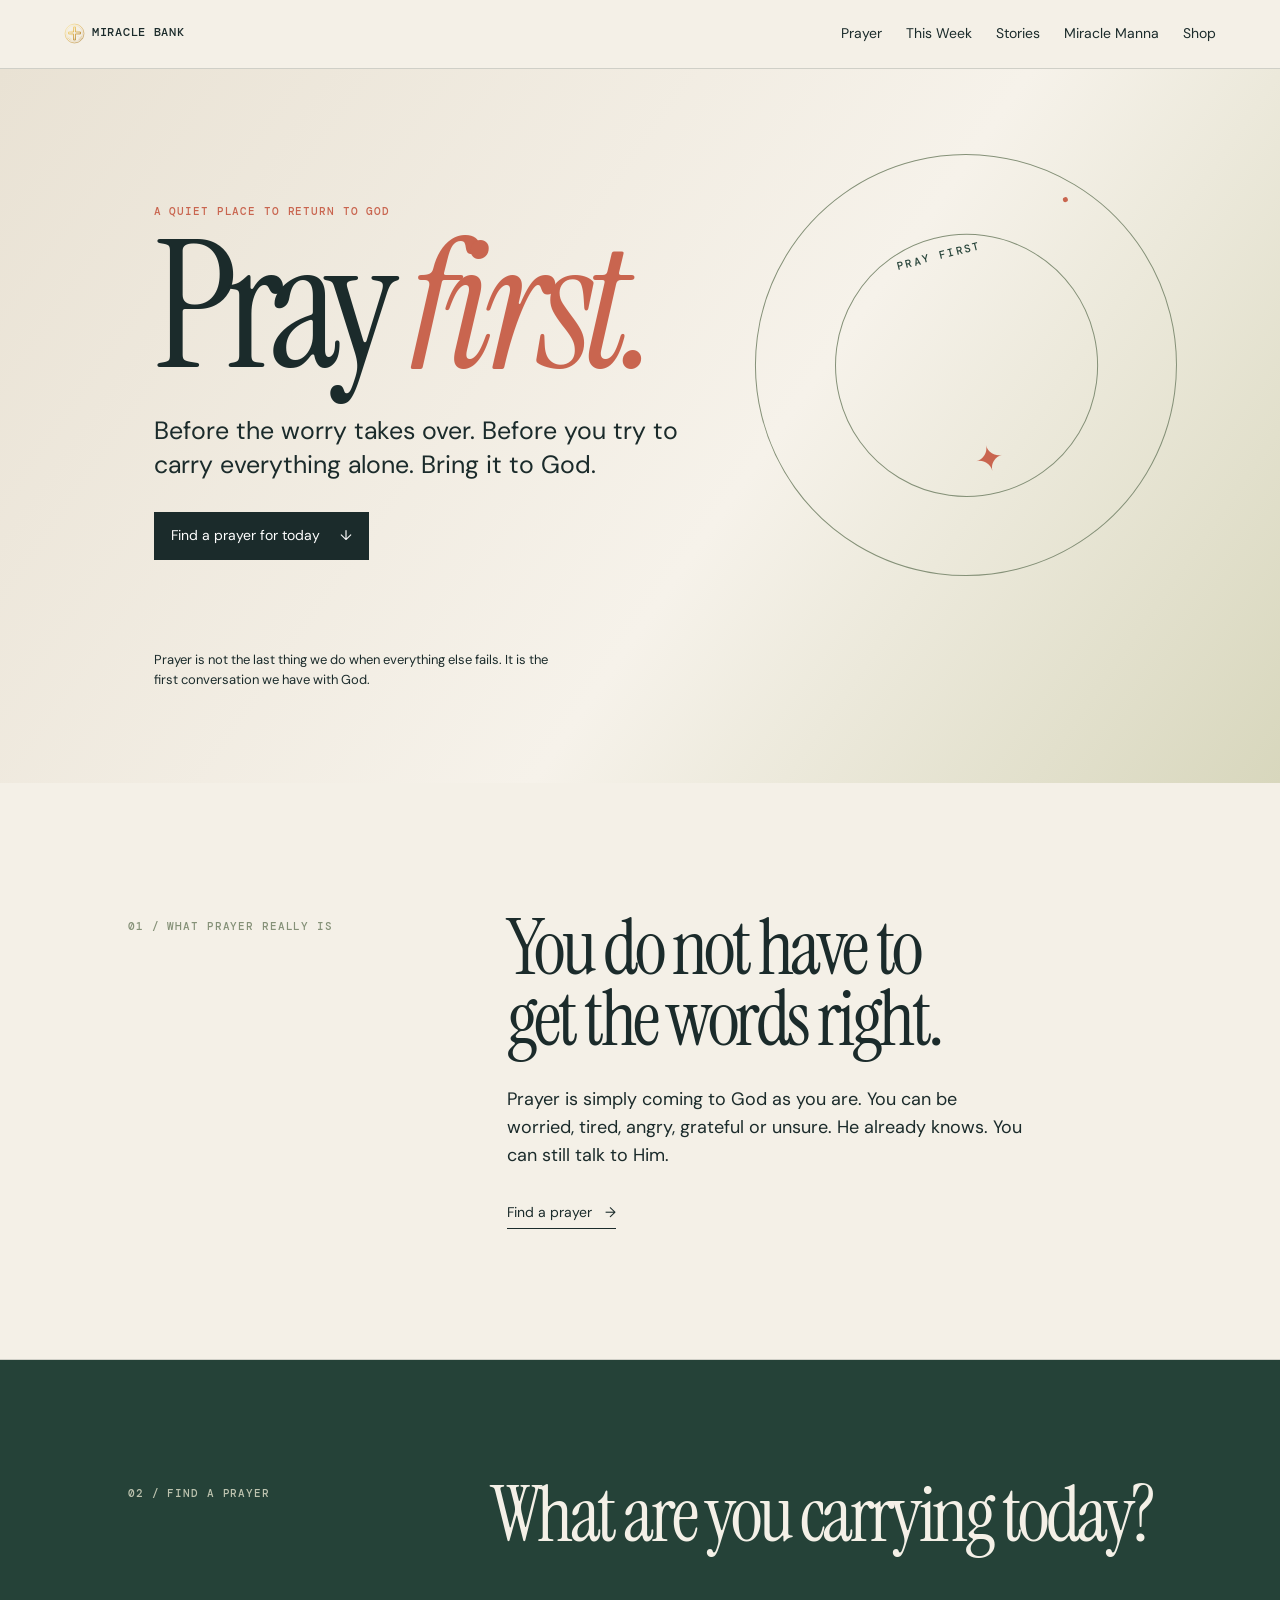
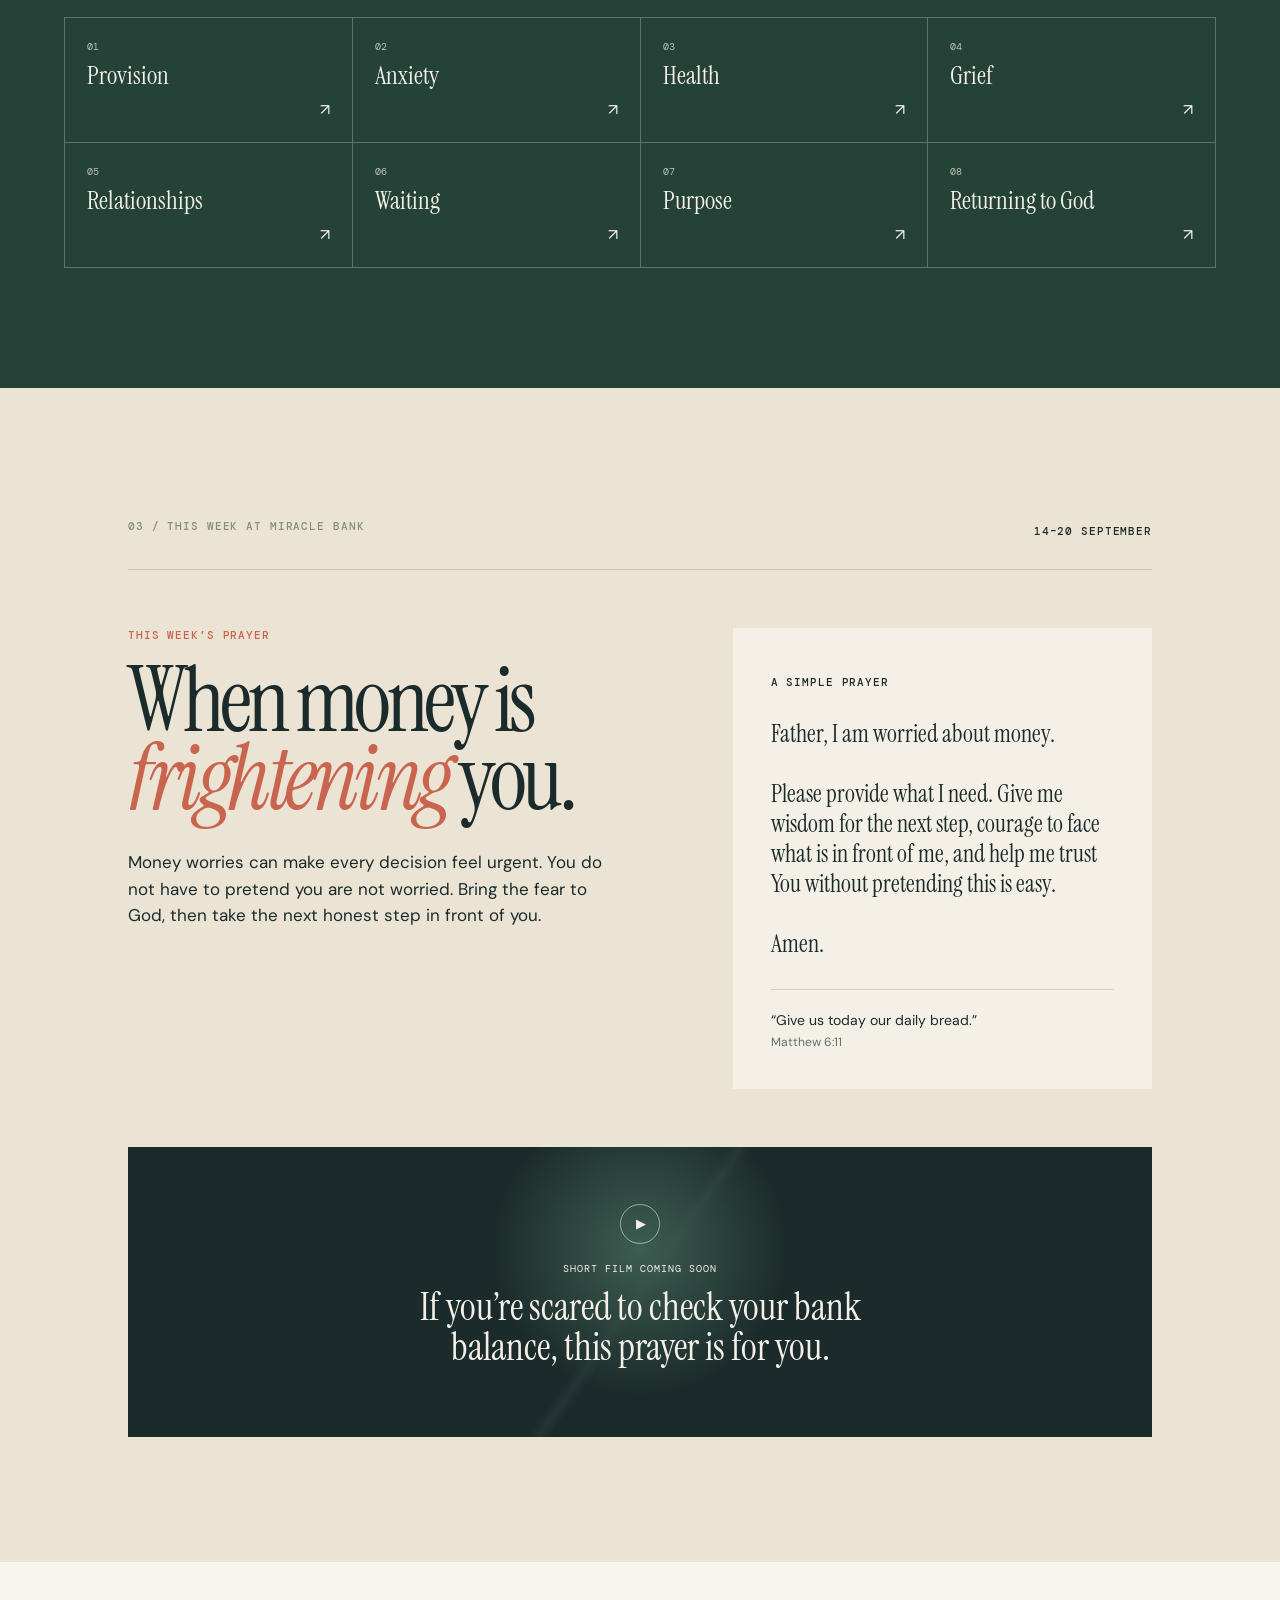
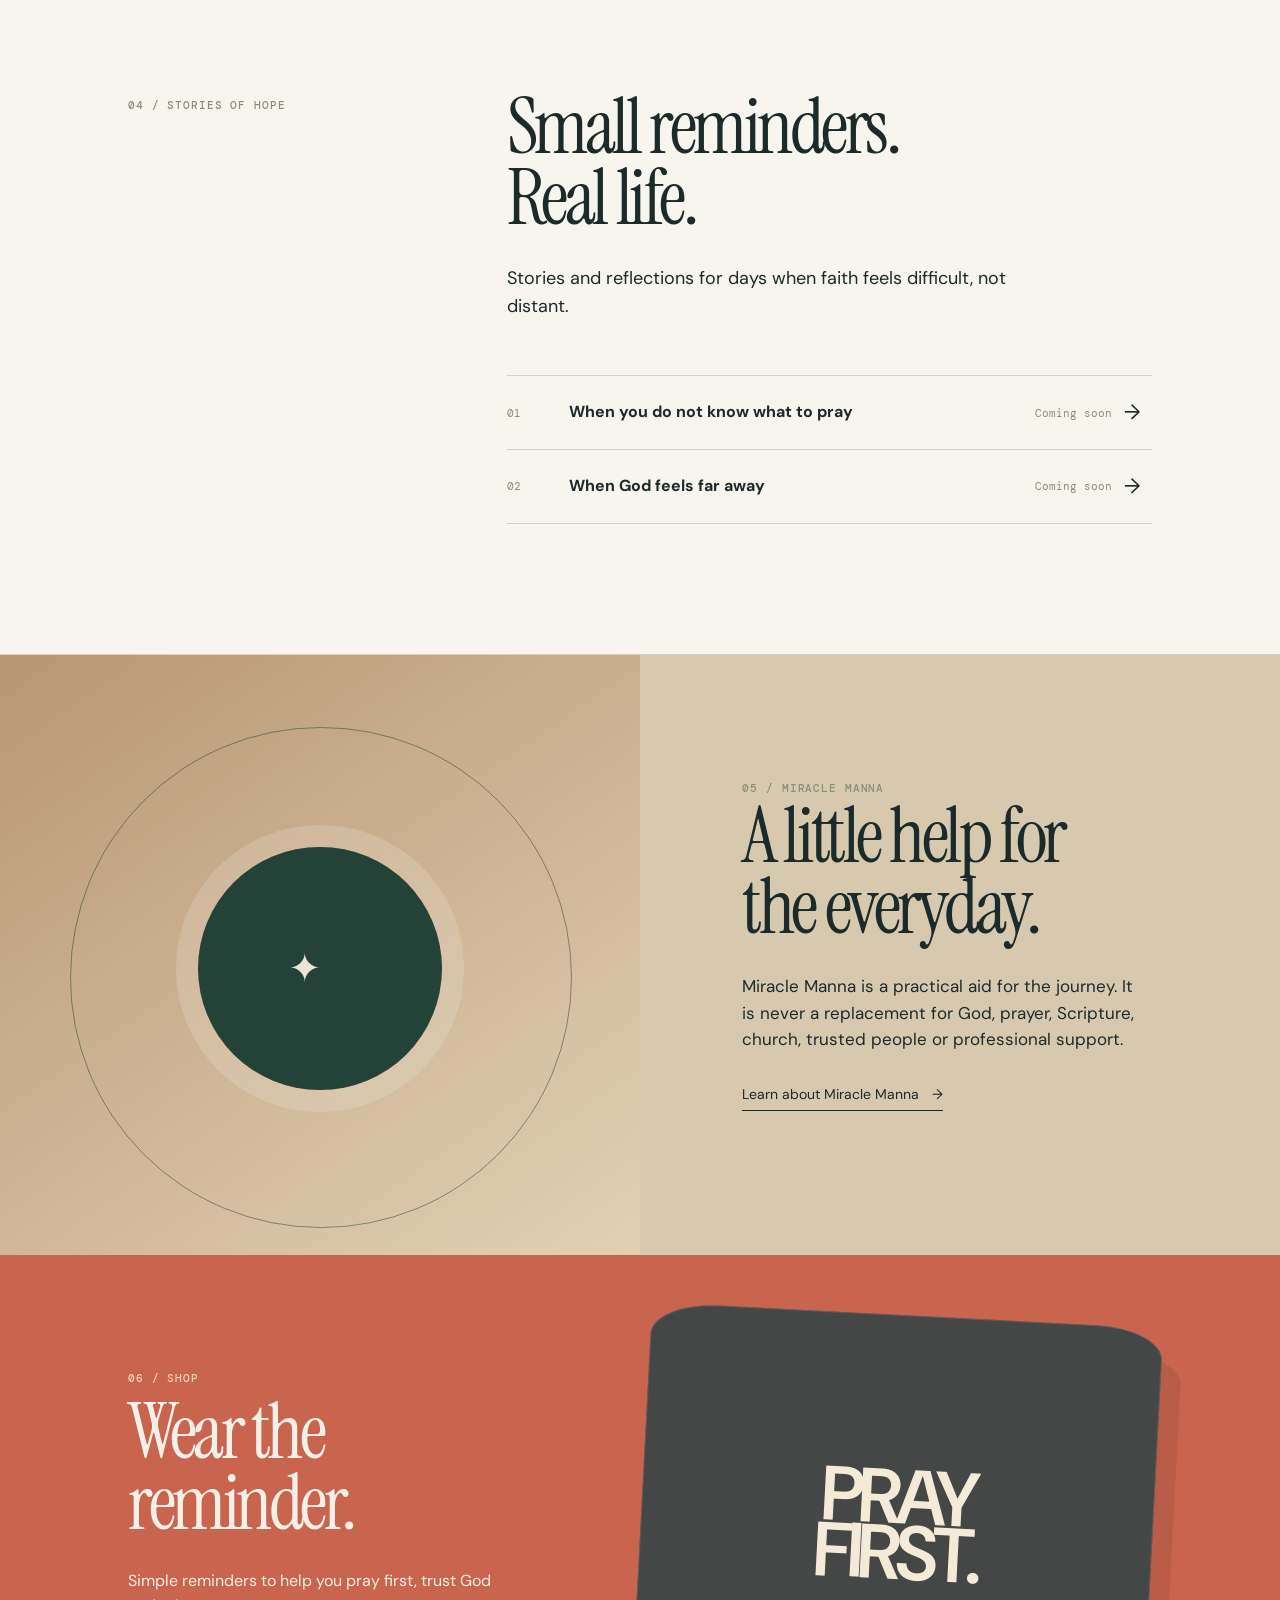
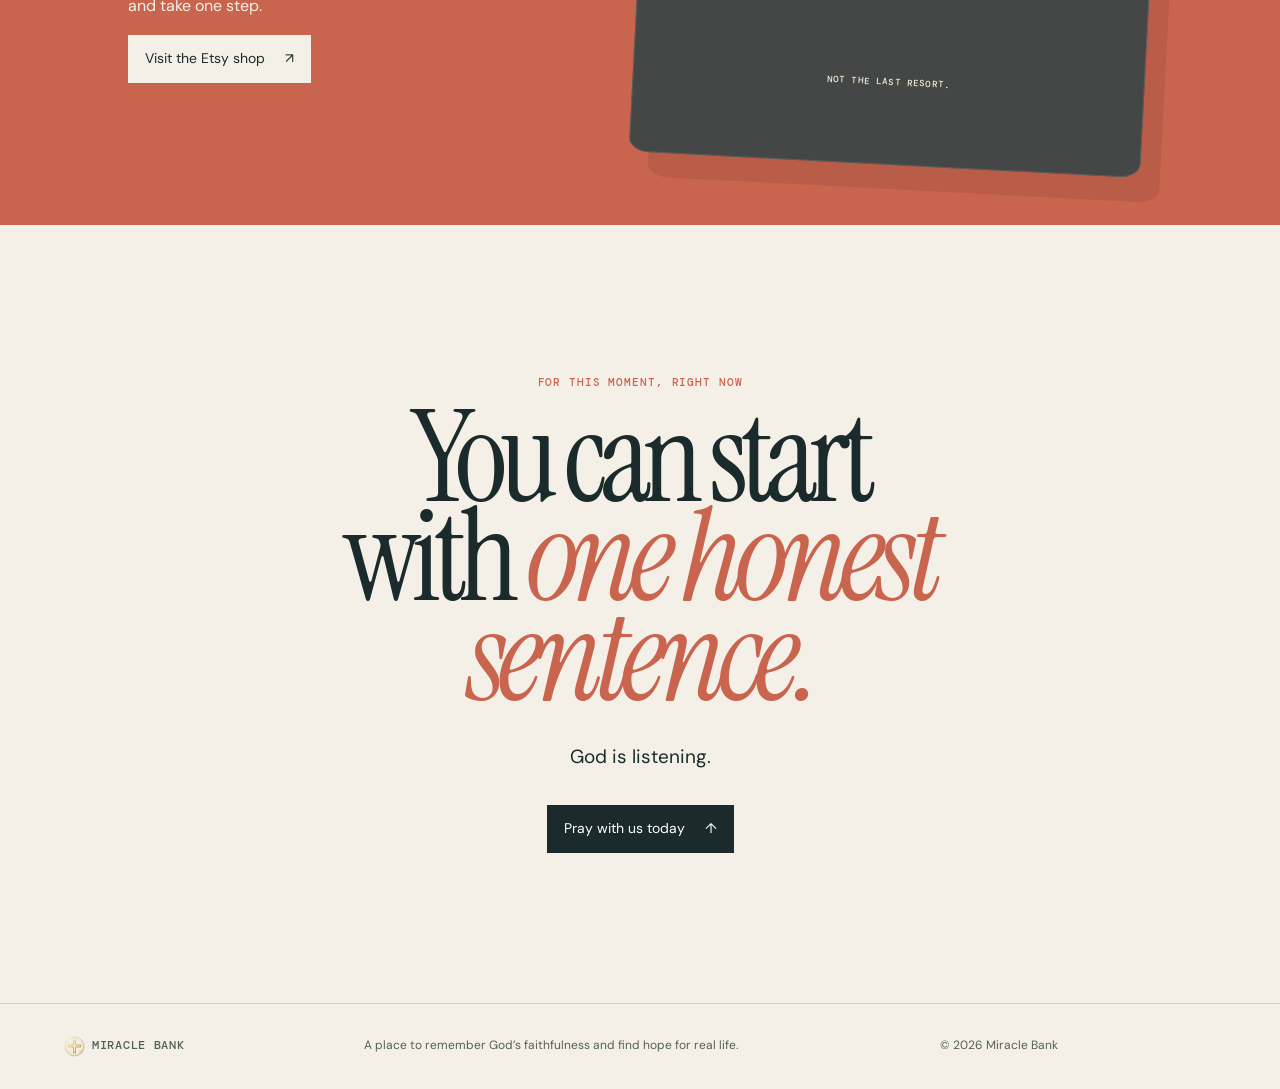
==== public/index.html @ 51b928f9 "Update social metadata to faithful step" ====
<!doctype html>
<html lang="en">
  <head>
    <meta charset="UTF-8" />
    <meta name="viewport" content="width=device-width, initial-scale=1.0" />
    <meta name="description" content="A quiet place to return to God, pray honestly and hold on to hope." />
    <meta property="og:type" content="website" />
    <meta property="og:site_name" content="Miracle Bank" />
    <meta property="og:title" content="Miracle Bank | Pray first. Trust God. Take one faithful step." />
    <meta property="og:description" content="A quiet place to return to God, pray honestly and hold on to hope." />
    <meta property="og:url" content="https://miracle-bank.raymond-935.workers.dev/" />
    <meta property="og:image" content="https://miracle-bank.raymond-935.workers.dev/miracle-bank-share.png" />
    <meta property="og:image:secure_url" content="https://miracle-bank.raymond-935.workers.dev/miracle-bank-share.png" />
    <meta property="og:image:type" content="image/png" />
    <meta property="og:image:width" content="1200" />
    <meta property="og:image:height" content="630" />
    <meta name="twitter:card" content="summary_large_image" />
    <meta name="twitter:title" content="Miracle Bank | Pray first. Trust God. Take one faithful step." />
    <meta name="twitter:description" content="A quiet place to return to God, pray honestly and hold on to hope." />
    <meta name="twitter:image" content="https://miracle-bank.raymond-935.workers.dev/miracle-bank-share.png" />
    <title>Miracle Bank | Pray first.</title>
    <link rel="preconnect" href="https://fonts.googleapis.com" />
    <link rel="preconnect" href="https://fonts.gstatic.com" crossorigin />
    <link href="https://fonts.googleapis.com/css2?family=DM+Mono:wght@400;500&family=DM+Sans:wght@400;500;600&family=Instrument+Serif:ital@0;1&display=swap" rel="stylesheet" />
    <link rel="icon" href="favicon.svg" type="image/png" />
    <link rel="stylesheet" href="styles.css" />
    <style>.brand-emblem{width:21px;height:21px;vertical-align:middle;margin-right:7px}.brand-mark{display:none}</style>
  </head>
  <body>
    <header class="site-header">
      <a class="brand" href="#home" aria-label="Miracle Bank home"><img class="brand-emblem" src="miracle-bank-emblem.svg" alt="" />MIRACLE BANK</a>
      <button class="menu-button" aria-expanded="false" aria-controls="main-nav">Menu</button>
      <nav id="main-nav" aria-label="Main navigation">
        <a href="#prayer">Prayer</a><a href="#this-week">This Week</a><a href="#stories">Stories</a><a href="#manna">Miracle Manna</a><a href="#shop">Shop</a>
      </nav>
    </header>

    <main>
      <section id="home" class="hero">
        <p class="eyebrow">A quiet place to return to God</p>
        <h1>Pray <em>first.</em></h1>
        <p class="hero-copy">Before the worry takes over. Before you try to carry everything alone. Bring it to God.</p>
        <a class="button button-dark" href="#this-week">Find a prayer for today <span>↓</span></a>
        <p class="hero-note">Prayer is not the last thing we do when everything else fails. It is the first conversation we have with God.</p>
        <div class="hero-orbit" aria-hidden="true"><span>PRAY FIRST</span><i></i><b>✦</b></div>
      </section>

      <section id="prayer" class="intro split-section">
        <p class="section-label">01 / WHAT PRAYER REALLY IS</p>
        <div><h2>You do not have to<br />get the words right.</h2><p>Prayer is simply coming to God as you are. You can be worried, tired, angry, grateful or unsure. He already knows. You can still talk to Him.</p><a class="text-link" href="#find-prayer">Find a prayer <span>→</span></a></div>
      </section>

      <section id="find-prayer" class="prayer-finder">
        <div class="section-heading"><p class="section-label">02 / FIND A PRAYER</p><h2>What are you carrying today?</h2></div>
        <div class="theme-grid">
          <a href="#this-week"><span>01</span> Provision <b>↗</b></a><a href="#this-week"><span>02</span> Anxiety <b>↗</b></a><a href="#this-week"><span>03</span> Health <b>↗</b></a><a href="#this-week"><span>04</span> Grief <b>↗</b></a><a href="#this-week"><span>05</span> Relationships <b>↗</b></a><a href="#this-week"><span>06</span> Waiting <b>↗</b></a><a href="#this-week"><span>07</span> Purpose <b>↗</b></a><a href="#this-week"><span>08</span> Returning to God <b>↗</b></a>
        </div>
      </section>

      <section id="this-week" class="weekly">
        <div class="weekly-top"><p class="section-label">03 / THIS WEEK AT MIRACLE BANK</p><p class="week-date">14–20 SEPTEMBER</p></div>
        <div class="weekly-grid"><div><p class="eyebrow">This week’s prayer</p><h2>When money is<br /><em>frightening</em> you.</h2><p class="reflection">Money worries can make every decision feel urgent. You do not have to pretend you are not worried. Bring the fear to God, then take the next honest step in front of you.</p></div>
          <article class="prayer-card"><p class="card-label">A simple prayer</p><blockquote>Father, I am worried about money.<br><br>Please provide what I need. Give me wisdom for the next step, courage to face what is in front of me, and help me trust You without pretending this is easy.<br><br>Amen.</blockquote><p class="scripture">“Give us today our daily bread.”<br><span>Matthew 6:11</span></p></article>
        </div>
        <div class="video-placeholder"><div><span class="play">▶</span><p>SHORT FILM COMING SOON</p><h3>If you’re scared to check your bank balance, this prayer is for you.</h3></div></div>
      </section>

      <section id="stories" class="stories split-section"><p class="section-label">04 / STORIES OF HOPE</p><div><h2>Small reminders.<br />Real life.</h2><p>Stories and reflections for days when faith feels difficult, not distant.</p><div class="story-list"><a href="#stories"><span>01</span><strong>When you do not know what to pray</strong><i>Coming soon</i><b>→</b></a><a href="#stories"><span>02</span><strong>When God feels far away</strong><i>Coming soon</i><b>→</b></a></div></div></section>

      <section id="manna" class="manna"><div class="manna-illustration" aria-hidden="true"><span>✦</span><i></i></div><div><p class="section-label">05 / MIRACLE MANNA</p><h2>A little help for<br />the everyday.</h2><p>Miracle Manna is a practical aid for the journey. It is never a replacement for God, prayer, Scripture, church, trusted people or professional support.</p><a class="text-link" href="#manna">Learn about Miracle Manna <span>→</span></a></div></section>

      <section id="shop" class="shop"><div><p class="section-label">06 / SHOP</p><h2>Wear the reminder.</h2><p>Simple reminders to help you pray first, trust God and take one step.</p><a class="button button-light" href="https://www.etsy.com/shop/MiracleBank" target="_blank" rel="noopener">Visit the Etsy shop <span>↗</span></a></div><div class="shirt" role="img" aria-label="Dark grey T-shirt with warm ivory text Pray First Not The Last Resort"><p>PRAY<br />FIRST.</p><small>NOT THE LAST RESORT.</small></div></section>

      <section class="closing"><p class="eyebrow">For this moment, right now</p><h2>You can start<br />with <em>one honest sentence.</em></h2><p>God is listening.</p><a class="button button-dark" href="#this-week">Pray with us today <span>↑</span></a></section>
    </main>
    <footer><a class="brand" href="#home"><img class="brand-emblem" src="miracle-bank-emblem.svg" alt="" />MIRACLE BANK</a><p>A place to remember God’s faithfulness and find hope for real life.</p><p>© 2026 Miracle Bank</p></footer>
    <script src="script.js"></script>
  </body>
</html>
---- public/styles.css ----
:root{--ink:#1b2b2b;--forest:#254238;--moss:#859178;--paper:#f4f0e7;--cream:#ebe3d3;--sand:#d7c9ae;--coral:#c9654f;--line:rgba(27,43,43,.17)}*{box-sizing:border-box}html{scroll-behavior:smooth}body{margin:0;background:var(--paper);color:var(--ink);font:16px/1.55 "DM Sans",sans-serif}a{color:inherit;text-decoration:none}.site-header{display:flex;align-items:center;justify-content:space-between;padding:23px 5vw;border-bottom:1px solid var(--line);position:relative;z-index:2}.brand{font:500 12px "DM Mono",monospace;letter-spacing:.06em}.brand-mark{color:var(--coral);font-size:17px;vertical-align:-1px;margin-right:4px}nav{display:flex;gap:24px;font-size:14px}nav a:hover,.text-link:hover{color:var(--coral)}.menu-button{display:none;background:none;border:0;font:500 12px "DM Mono";text-transform:uppercase}.hero{min-height:700px;padding:15vh 12vw 80px;position:relative;overflow:hidden;background:linear-gradient(125deg,#e9e2d4 0%,#f6f2ea 58%,#d8d7bd 100%)}.eyebrow,.section-label,.card-label,.week-date{font:500 11px "DM Mono",monospace;letter-spacing:.08em;text-transform:uppercase}.eyebrow{color:var(--coral);margin:0 0 19px}.hero h1,.closing h2{font:normal clamp(82px,14vw,186px)/.78 "Instrument Serif",serif;letter-spacing:-.06em;margin:0;position:relative;z-index:1}.hero h1 em,.weekly h2 em,.closing h2 em{font-style:italic;color:var(--coral)}.hero-copy{font-size:clamp(18px,2vw,25px);line-height:1.35;max-width:530px;margin:38px 0 30px;position:relative;z-index:1}.button{display:inline-flex;gap:20px;align-items:center;padding:13px 17px;font-size:14px;transition:transform .2s}.button:hover{transform:translateY(-2px)}.button-dark{background:var(--ink);color:white}.button-light{background:var(--paper);color:var(--ink)}.hero-note{font-size:13px;max-width:400px;margin-top:90px;position:relative;z-index:1}.hero-orbit{position:absolute;right:8vw;top:12%;width:min(33vw,440px);aspect-ratio:1;border:1px solid var(--moss);border-radius:50%;display:grid;place-items:center;color:var(--forest);font:500 11px "DM Mono";letter-spacing:.15em;transform:rotate(-14deg)}.hero-orbit:before{content:"";width:62%;aspect-ratio:1;border:1px solid var(--moss);border-radius:50%;position:absolute}.hero-orbit i{position:absolute;width:5px;height:5px;background:var(--coral);border-radius:50%;top:17%;right:17%}.hero-orbit b{font-size:35px;color:var(--coral);font-weight:400}.split-section{display:grid;grid-template-columns:29% 1fr;gap:8%;padding:130px 10vw;border-bottom:1px solid var(--line)}.section-label{color:var(--moss);margin:6px 0}.split-section h2,.section-heading h2,.manna h2,.shop h2{font:normal clamp(48px,6vw,82px)/.93 "Instrument Serif",serif;letter-spacing:-.045em;margin:0 0 30px}.split-section>div>p{max-width:520px;font-size:18px}.text-link{display:inline-flex;gap:13px;margin-top:15px;border-bottom:1px solid var(--ink);padding-bottom:4px;font-size:14px}.prayer-finder{padding:120px 5vw;background:var(--forest);color:var(--paper)}.prayer-finder .section-label{color:#bdc3af}.section-heading{display:flex;justify-content:space-between;align-items:start;gap:30px;padding:0 5vw 65px}.section-heading h2{margin:0}.theme-grid{display:grid;grid-template-columns:repeat(4,1fr);border-left:1px solid rgba(255,255,255,.25);border-top:1px solid rgba(255,255,255,.25)}.theme-grid a{padding:22px;border-right:1px solid rgba(255,255,255,.25);border-bottom:1px solid rgba(255,255,255,.25);min-height:125px;display:flex;flex-direction:column;justify-content:space-between;font:normal 25px "Instrument Serif"}.theme-grid a:hover{background:rgba(255,255,255,.08)}.theme-grid span{font:10px "DM Mono";color:#bdc3af}.theme-grid b{align-self:flex-end;font:16px "DM Sans"}.weekly{padding:125px 10vw;background:var(--cream)}.weekly-top{display:flex;justify-content:space-between;border-bottom:1px solid var(--line);padding-bottom:20px}.weekly-grid{display:grid;grid-template-columns:1.1fr .9fr;gap:9%;padding:58px 0}.weekly h2{font:normal clamp(54px,7vw,100px)/.88 "Instrument Serif";letter-spacing:-.05em;margin:20px 0 30px}.reflection{max-width:480px;font-size:17px}.prayer-card{background:var(--paper);padding:36px 38px;align-self:start}.prayer-card blockquote{margin:30px 0;font:normal 24px/1.25 "Instrument Serif"}.scripture{border-top:1px solid var(--line);padding-top:20px;margin:0;font-size:14px}.scripture span{font-size:12px;color:#64706a}.video-placeholder{background:var(--ink);color:var(--paper);min-height:290px;padding:37px;display:grid;place-items:center;text-align:center;background-image:radial-gradient(circle at 50% 35%,#3d5d51 0%,transparent 27%),linear-gradient(125deg,transparent 49%,rgba(255,255,255,.04) 50%,transparent 51%)}.video-placeholder>div{max-width:480px}.play{display:grid;place-items:center;margin:0 auto 18px;border:1px solid rgba(255,255,255,.5);width:40px;height:40px;border-radius:50%;font-size:13px;padding-left:2px}.video-placeholder p{font:10px "DM Mono";letter-spacing:.1em}.video-placeholder h3{font:normal clamp(27px,3vw,42px)/1.05 "Instrument Serif";margin:12px}.stories{background:#f8f5ef}.story-list{margin-top:55px;border-top:1px solid var(--line)}.story-list a{display:grid;grid-template-columns:50px 1fr auto 28px;gap:12px;align-items:center;padding:20px 0;border-bottom:1px solid var(--line)}.story-list span,.story-list i{font:11px "DM Mono";color:var(--moss)}.story-list i{font-style:normal}.story-list b{font-size:21px;font-weight:400}.manna{display:grid;grid-template-columns:1fr 1fr;min-height:600px;background:var(--sand)}.manna>div:last-child{padding:120px 11vw 100px 8vw}.manna>div>p:not(.section-label){max-width:440px;font-size:17px}.manna-illustration{position:relative;background:linear-gradient(145deg,#b99674,#e1d1b3);overflow:hidden}.manna-illustration:before{content:"";position:absolute;width:78%;aspect-ratio:1;border:1px solid rgba(37,66,56,.5);border-radius:50%;left:11%;top:12%}.manna-illustration i{position:absolute;width:38%;aspect-ratio:1;border-radius:50%;background:var(--forest);left:31%;top:32%;box-shadow:0 0 0 22px rgba(244,240,231,.18)}.manna-illustration span{position:absolute;z-index:1;left:45%;top:47%;font-size:40px;color:var(--cream)}.shop{display:grid;grid-template-columns:1fr 1fr;min-height:570px;background:var(--coral);color:var(--paper)}.shop>div:first-child{padding:110px 10vw}.shop .section-label{color:#f5cfba}.shop h2{margin-top:12px}.shirt{margin:60px 10vw 60px 0;background:#444745;border-radius:13% 13% 4% 4%/7% 7% 3% 3%;display:flex;flex-direction:column;justify-content:center;align-items:center;color:#f4ead8;text-align:center;box-shadow:inset 0 0 0 1px rgba(255,255,255,.12),20px 24px 0 rgba(82,35,27,.13);transform:rotate(3deg);font:normal clamp(50px,6vw,86px)/.73 "DM Sans";font-weight:600;letter-spacing:-.07em}.shirt small{font:500 9px "DM Mono";letter-spacing:.13em;margin-top:18px}.closing{text-align:center;padding:150px 7vw;background:var(--paper)}.closing h2{font-size:clamp(65px,10vw,140px);max-width:900px;margin:18px auto 35px}.closing>p:not(.eyebrow){font-size:19px}.closing .button{margin-top:15px}footer{padding:32px 5vw;display:grid;grid-template-columns:1fr 2fr 1fr;gap:24px;border-top:1px solid var(--line);font-size:12px;color:#52605a}footer p{margin:0}@media(max-width:700px){.site-header{padding:17px 6vw}.menu-button{display:block}nav{position:absolute;display:none;top:100%;left:0;right:0;padding:18px 6vw 24px;background:var(--paper);border-bottom:1px solid var(--line);flex-direction:column;gap:14px}nav.open{display:flex}.hero{min-height:650px;padding:110px 7vw 55px}.hero h1{font-size:28vw}.hero-copy{font-size:19px;margin-top:36px;max-width:310px}.hero-note{margin-top:110px;max-width:270px}.hero-orbit{width:66vw;right:-11vw;top:49%;opacity:.75}.split-section{grid-template-columns:1fr;gap:20px;padding:85px 7vw}.split-section h2,.section-heading h2,.manna h2,.shop h2{font-size:59px}.prayer-finder{padding:80px 7vw}.section-heading{display:block;padding:0 0 45px}.section-heading .section-label{margin-bottom:20px}.theme-grid{grid-template-columns:repeat(2,1fr)}.theme-grid a{min-height:105px;font-size:22px;padding:16px}.weekly{padding:80px 7vw}.weekly-top{align-items:start;gap:10px}.week-date{font-size:9px;text-align:right}.weekly-grid,.manna,.shop{grid-template-columns:1fr;gap:0}.weekly-grid{padding:45px 0}.weekly h2{font-size:65px}.prayer-card{margin-top:35px;padding:28px}.prayer-card blockquote{font-size:23px}.video-placeholder{min-height:320px;padding:25px}.story-list a{grid-template-columns:34px 1fr 22px}.story-list i{display:none}.manna-illustration{min-height:350px}.manna>div:last-child,.shop>div:first-child{padding:75px 7vw}.shirt{height:365px;margin:0 11vw 70px}.closing{padding:100px 7vw}.closing h2{font-size:68px}footer{grid-template-columns:1fr;gap:14px;padding:28px 7vw}}
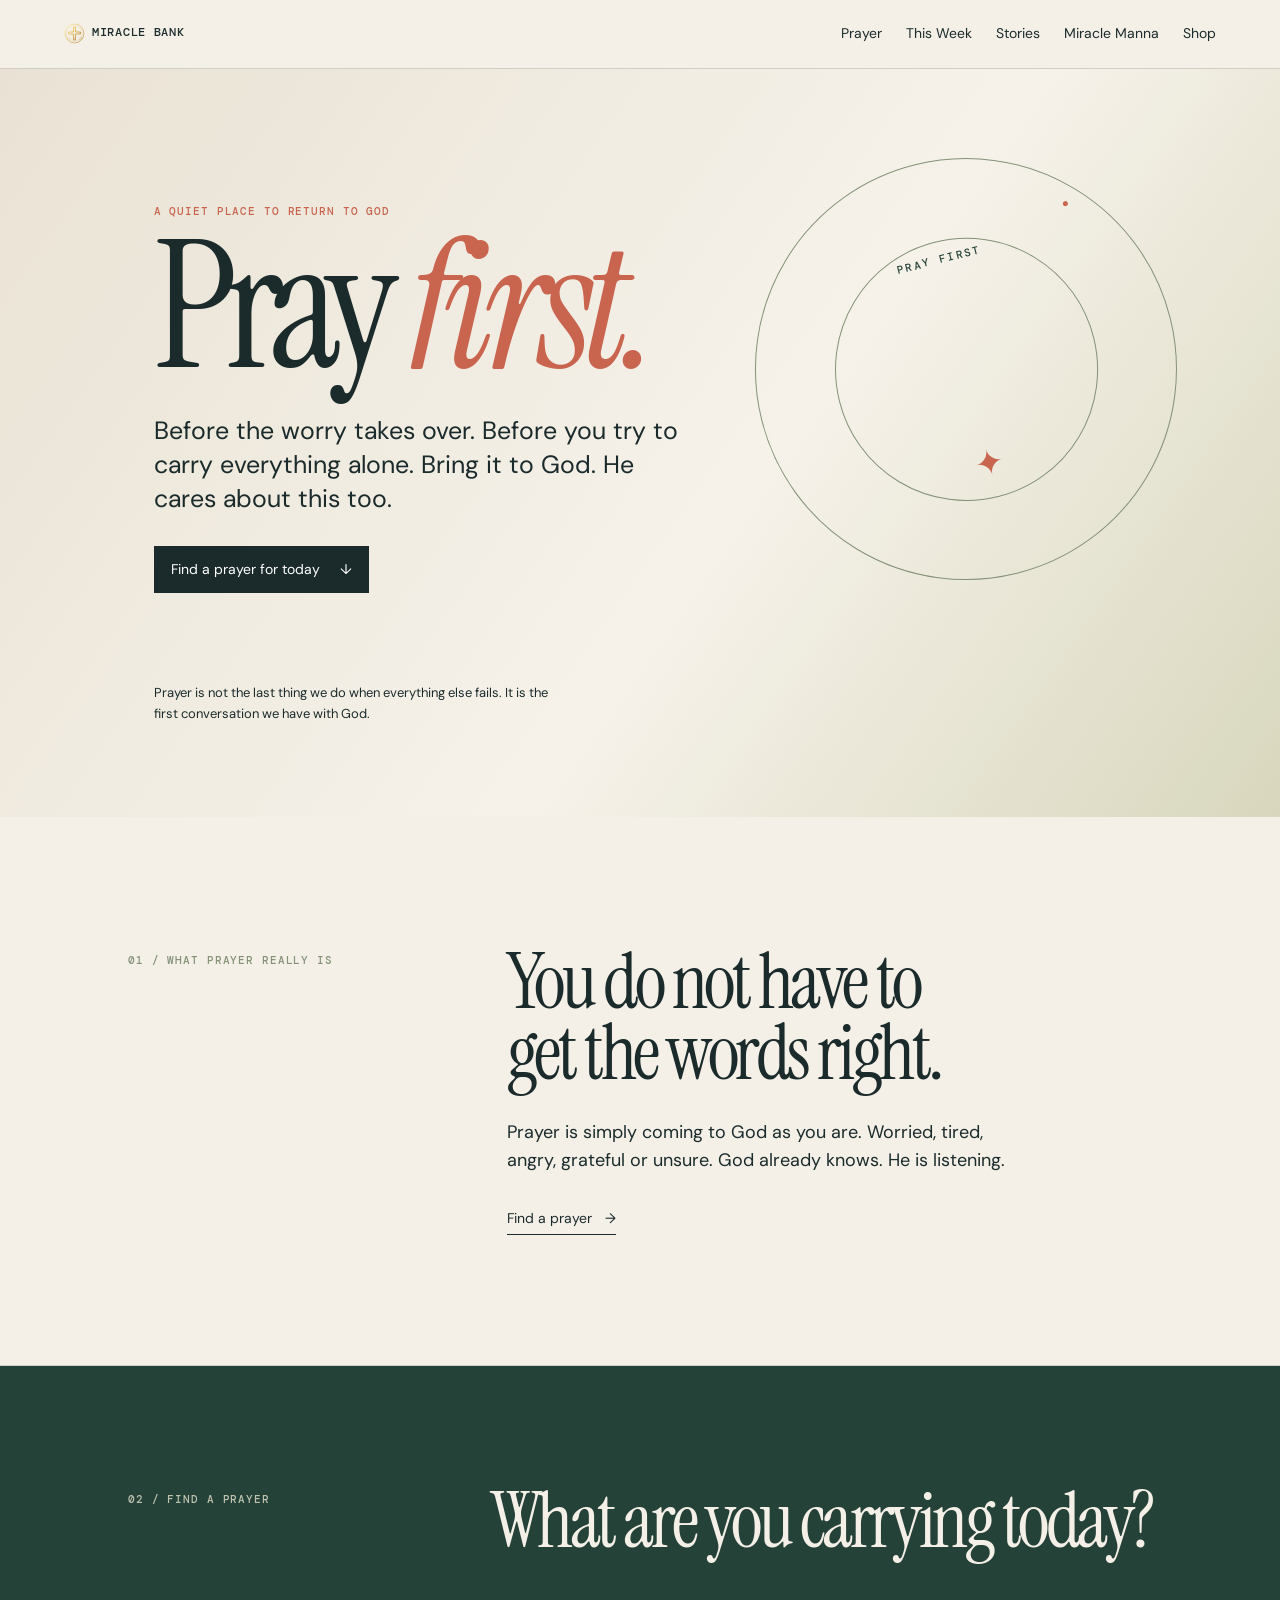
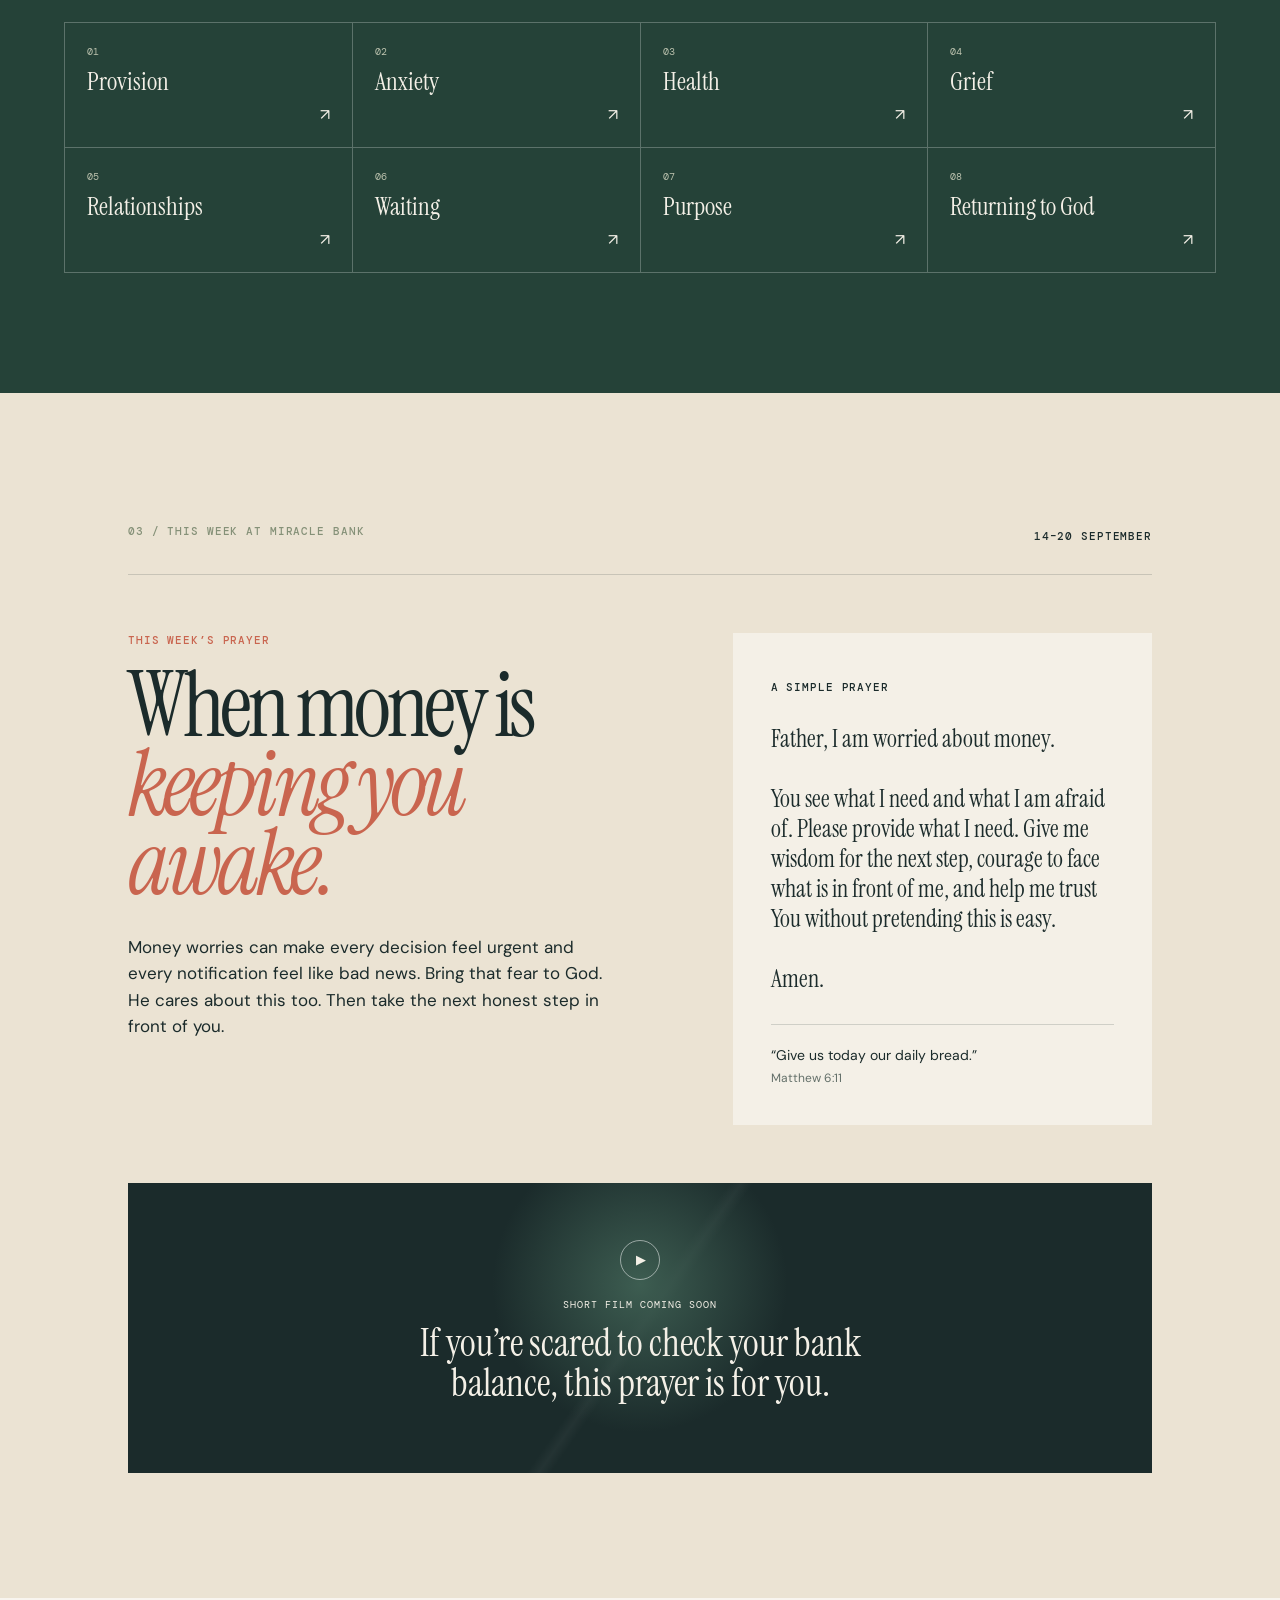
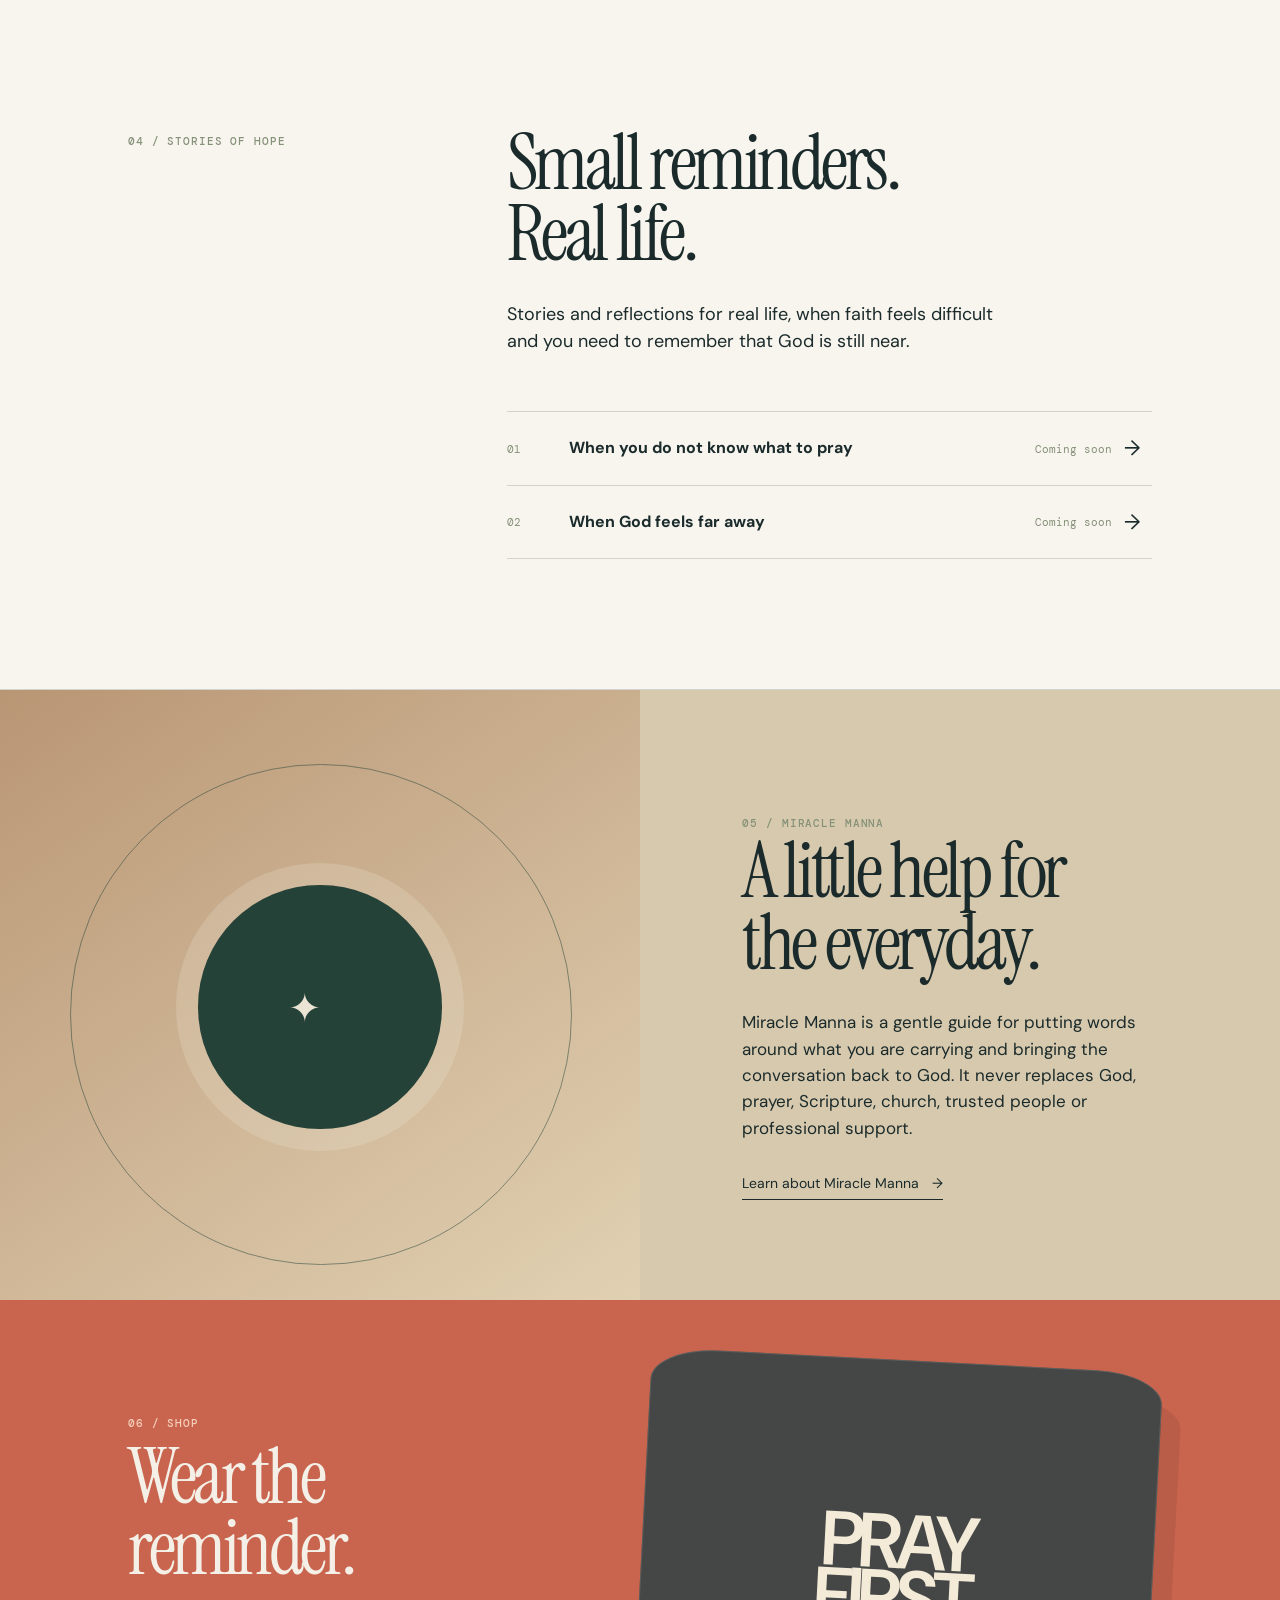
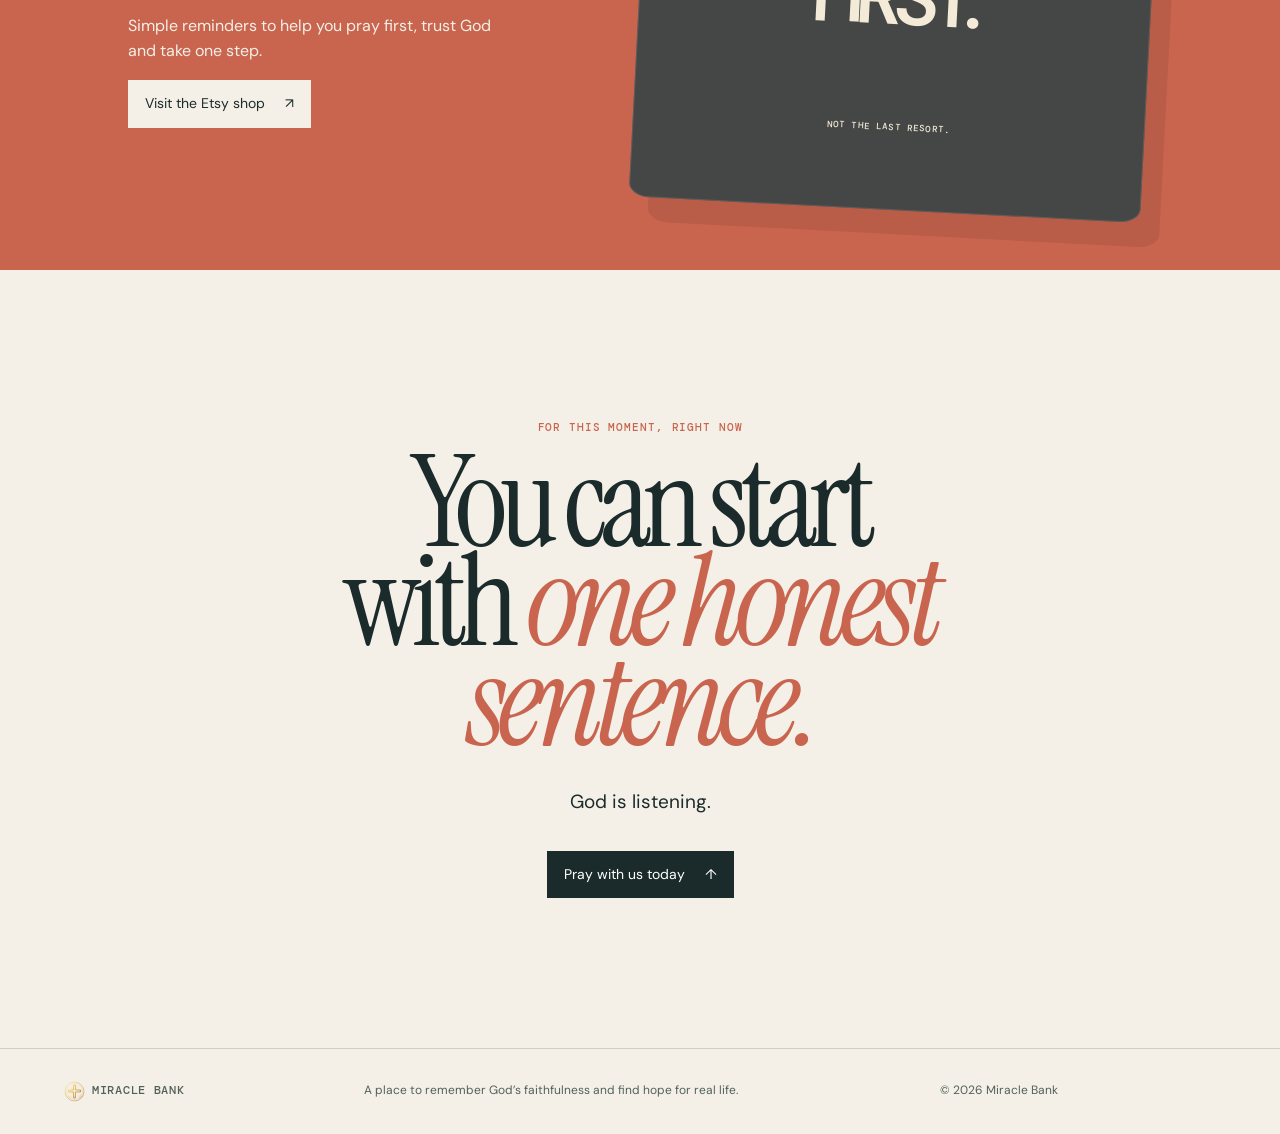
==== commit 2b567b05: "Strengthen Miracle Bank copy" ====
--- a/public/index.html
+++ b/public/index.html
@@ -3,26 +3,27 @@
   <head>
     <meta charset="UTF-8" />
     <meta name="viewport" content="width=device-width, initial-scale=1.0" />
-    <meta name="description" content="A quiet place to return to God, pray honestly and hold on to hope." />
+    <meta name="description" content="A Christian place to bring what is heavy to God, pray honestly and hold on to hope." />
     <meta property="og:type" content="website" />
     <meta property="og:site_name" content="Miracle Bank" />
     <meta property="og:title" content="Miracle Bank | Pray first. Trust God. Take one faithful step." />
-    <meta property="og:description" content="A quiet place to return to God, pray honestly and hold on to hope." />
-    <meta property="og:url" content="https://miracle-bank.raymond-935.workers.dev/" />
-    <meta property="og:image" content="https://miracle-bank.raymond-935.workers.dev/miracle-bank-share.png" />
-    <meta property="og:image:secure_url" content="https://miracle-bank.raymond-935.workers.dev/miracle-bank-share.png" />
-    <meta property="og:image:type" content="image/png" />
+    <meta property="og:description" content="A Christian place to bring what is heavy to God, pray honestly and hold on to hope." />
+    <link rel="canonical" href="https://miraclebank.ai/" />
+    <meta property="og:url" content="https://miraclebank.ai/" />
+    <meta property="og:image" content="https://miraclebank.ai/miracle-bank-social.jpg" />
+    <meta property="og:image:secure_url" content="https://miraclebank.ai/miracle-bank-social.jpg" />
+    <meta property="og:image:type" content="image/jpeg" />
     <meta property="og:image:width" content="1200" />
     <meta property="og:image:height" content="630" />
     <meta name="twitter:card" content="summary_large_image" />
     <meta name="twitter:title" content="Miracle Bank | Pray first. Trust God. Take one faithful step." />
-    <meta name="twitter:description" content="A quiet place to return to God, pray honestly and hold on to hope." />
-    <meta name="twitter:image" content="https://miracle-bank.raymond-935.workers.dev/miracle-bank-share.png" />
+    <meta name="twitter:description" content="A Christian place to bring what is heavy to God, pray honestly and hold on to hope." />
+    <meta name="twitter:image" content="https://miraclebank.ai/miracle-bank-social.jpg" />
     <title>Miracle Bank | Pray first.</title>
     <link rel="preconnect" href="https://fonts.googleapis.com" />
     <link rel="preconnect" href="https://fonts.gstatic.com" crossorigin />
     <link href="https://fonts.googleapis.com/css2?family=DM+Mono:wght@400;500&family=DM+Sans:wght@400;500;600&family=Instrument+Serif:ital@0;1&display=swap" rel="stylesheet" />
-    <link rel="icon" href="favicon.svg" type="image/png" />
+    <link rel="icon" href="favicon.svg" type="image/svg+xml" />
     <link rel="stylesheet" href="styles.css" />
     <style>.brand-emblem{width:21px;height:21px;vertical-align:middle;margin-right:7px}.brand-mark{display:none}</style>
   </head>
@@ -39,7 +40,7 @@
       <section id="home" class="hero">
         <p class="eyebrow">A quiet place to return to God</p>
         <h1>Pray <em>first.</em></h1>
-        <p class="hero-copy">Before the worry takes over. Before you try to carry everything alone. Bring it to God.</p>
+        <p class="hero-copy">Before the worry takes over. Before you try to carry everything alone. Bring it to God. He cares about this too.</p>
         <a class="button button-dark" href="#this-week">Find a prayer for today <span>↓</span></a>
         <p class="hero-note">Prayer is not the last thing we do when everything else fails. It is the first conversation we have with God.</p>
         <div class="hero-orbit" aria-hidden="true"><span>PRAY FIRST</span><i></i><b>✦</b></div>
@@ -47,27 +48,27 @@
 
       <section id="prayer" class="intro split-section">
         <p class="section-label">01 / WHAT PRAYER REALLY IS</p>
-        <div><h2>You do not have to<br />get the words right.</h2><p>Prayer is simply coming to God as you are. You can be worried, tired, angry, grateful or unsure. He already knows. You can still talk to Him.</p><a class="text-link" href="#find-prayer">Find a prayer <span>→</span></a></div>
+        <div><h2>You do not have to<br />get the words right.</h2><p>Prayer is simply coming to God as you are. Worried, tired, angry, grateful or unsure. God already knows. He is listening.</p><a class="text-link" href="#find-prayer">Find a prayer <span>→</span></a></div>
       </section>
 
       <section id="find-prayer" class="prayer-finder">
         <div class="section-heading"><p class="section-label">02 / FIND A PRAYER</p><h2>What are you carrying today?</h2></div>
         <div class="theme-grid">
-          <a href="#this-week"><span>01</span> Provision <b>↗</b></a><a href="#this-week"><span>02</span> Anxiety <b>↗</b></a><a href="#this-week"><span>03</span> Health <b>↗</b></a><a href="#this-week"><span>04</span> Grief <b>↗</b></a><a href="#this-week"><span>05</span> Relationships <b>↗</b></a><a href="#this-week"><span>06</span> Waiting <b>↗</b></a><a href="#this-week"><span>07</span> Purpose <b>↗</b></a><a href="#this-week"><span>08</span> Returning to God <b>↗</b></a>
+          <a href="prayer/provision/"><span>01</span> Provision <b>↗</b></a><a href="prayer/anxiety/"><span>02</span> Anxiety <b>↗</b></a><a href="prayer/health/"><span>03</span> Health <b>↗</b></a><a href="prayer/grief/"><span>04</span> Grief <b>↗</b></a><a href="prayer/relationships/"><span>05</span> Relationships <b>↗</b></a><a href="prayer/waiting/"><span>06</span> Waiting <b>↗</b></a><a href="prayer/purpose/"><span>07</span> Purpose <b>↗</b></a><a href="prayer/returning-to-god/"><span>08</span> Returning to God <b>↗</b></a>
         </div>
       </section>
 
       <section id="this-week" class="weekly">
         <div class="weekly-top"><p class="section-label">03 / THIS WEEK AT MIRACLE BANK</p><p class="week-date">14–20 SEPTEMBER</p></div>
-        <div class="weekly-grid"><div><p class="eyebrow">This week’s prayer</p><h2>When money is<br /><em>frightening</em> you.</h2><p class="reflection">Money worries can make every decision feel urgent. You do not have to pretend you are not worried. Bring the fear to God, then take the next honest step in front of you.</p></div>
-          <article class="prayer-card"><p class="card-label">A simple prayer</p><blockquote>Father, I am worried about money.<br><br>Please provide what I need. Give me wisdom for the next step, courage to face what is in front of me, and help me trust You without pretending this is easy.<br><br>Amen.</blockquote><p class="scripture">“Give us today our daily bread.”<br><span>Matthew 6:11</span></p></article>
+        <div class="weekly-grid"><div><p class="eyebrow">This week’s prayer</p><h2>When money is<br /><em>keeping you awake.</em></h2><p class="reflection">Money worries can make every decision feel urgent and every notification feel like bad news. Bring that fear to God. He cares about this too. Then take the next honest step in front of you.</p></div>
+          <article class="prayer-card"><p class="card-label">A simple prayer</p><blockquote>Father, I am worried about money.<br><br>You see what I need and what I am afraid of. Please provide what I need. Give me wisdom for the next step, courage to face what is in front of me, and help me trust You without pretending this is easy.<br><br>Amen.</blockquote><p class="scripture">“Give us today our daily bread.”<br><span>Matthew 6:11</span></p></article>
         </div>
         <div class="video-placeholder"><div><span class="play">▶</span><p>SHORT FILM COMING SOON</p><h3>If you’re scared to check your bank balance, this prayer is for you.</h3></div></div>
       </section>
 
-      <section id="stories" class="stories split-section"><p class="section-label">04 / STORIES OF HOPE</p><div><h2>Small reminders.<br />Real life.</h2><p>Stories and reflections for days when faith feels difficult, not distant.</p><div class="story-list"><a href="#stories"><span>01</span><strong>When you do not know what to pray</strong><i>Coming soon</i><b>→</b></a><a href="#stories"><span>02</span><strong>When God feels far away</strong><i>Coming soon</i><b>→</b></a></div></div></section>
+      <section id="stories" class="stories split-section"><p class="section-label">04 / STORIES OF HOPE</p><div><h2>Small reminders.<br />Real life.</h2><p>Stories and reflections for real life, when faith feels difficult and you need to remember that God is still near.</p><div class="story-list"><a href="#stories"><span>01</span><strong>When you do not know what to pray</strong><i>Coming soon</i><b>→</b></a><a href="#stories"><span>02</span><strong>When God feels far away</strong><i>Coming soon</i><b>→</b></a></div></div></section>
 
-      <section id="manna" class="manna"><div class="manna-illustration" aria-hidden="true"><span>✦</span><i></i></div><div><p class="section-label">05 / MIRACLE MANNA</p><h2>A little help for<br />the everyday.</h2><p>Miracle Manna is a practical aid for the journey. It is never a replacement for God, prayer, Scripture, church, trusted people or professional support.</p><a class="text-link" href="#manna">Learn about Miracle Manna <span>→</span></a></div></section>
+      <section id="manna" class="manna"><div class="manna-illustration" aria-hidden="true"><span>✦</span><i></i></div><div><p class="section-label">05 / MIRACLE MANNA</p><h2>A little help for<br />the everyday.</h2><p>Miracle Manna is a gentle guide for putting words around what you are carrying and bringing the conversation back to God. It never replaces God, prayer, Scripture, church, trusted people or professional support.</p><a class="text-link" href="#manna">Learn about Miracle Manna <span>→</span></a></div></section>
 
       <section id="shop" class="shop"><div><p class="section-label">06 / SHOP</p><h2>Wear the reminder.</h2><p>Simple reminders to help you pray first, trust God and take one step.</p><a class="button button-light" href="https://www.etsy.com/shop/MiracleBank" target="_blank" rel="noopener">Visit the Etsy shop <span>↗</span></a></div><div class="shirt" role="img" aria-label="Dark grey T-shirt with warm ivory text Pray First Not The Last Resort"><p>PRAY<br />FIRST.</p><small>NOT THE LAST RESORT.</small></div></section>
 
